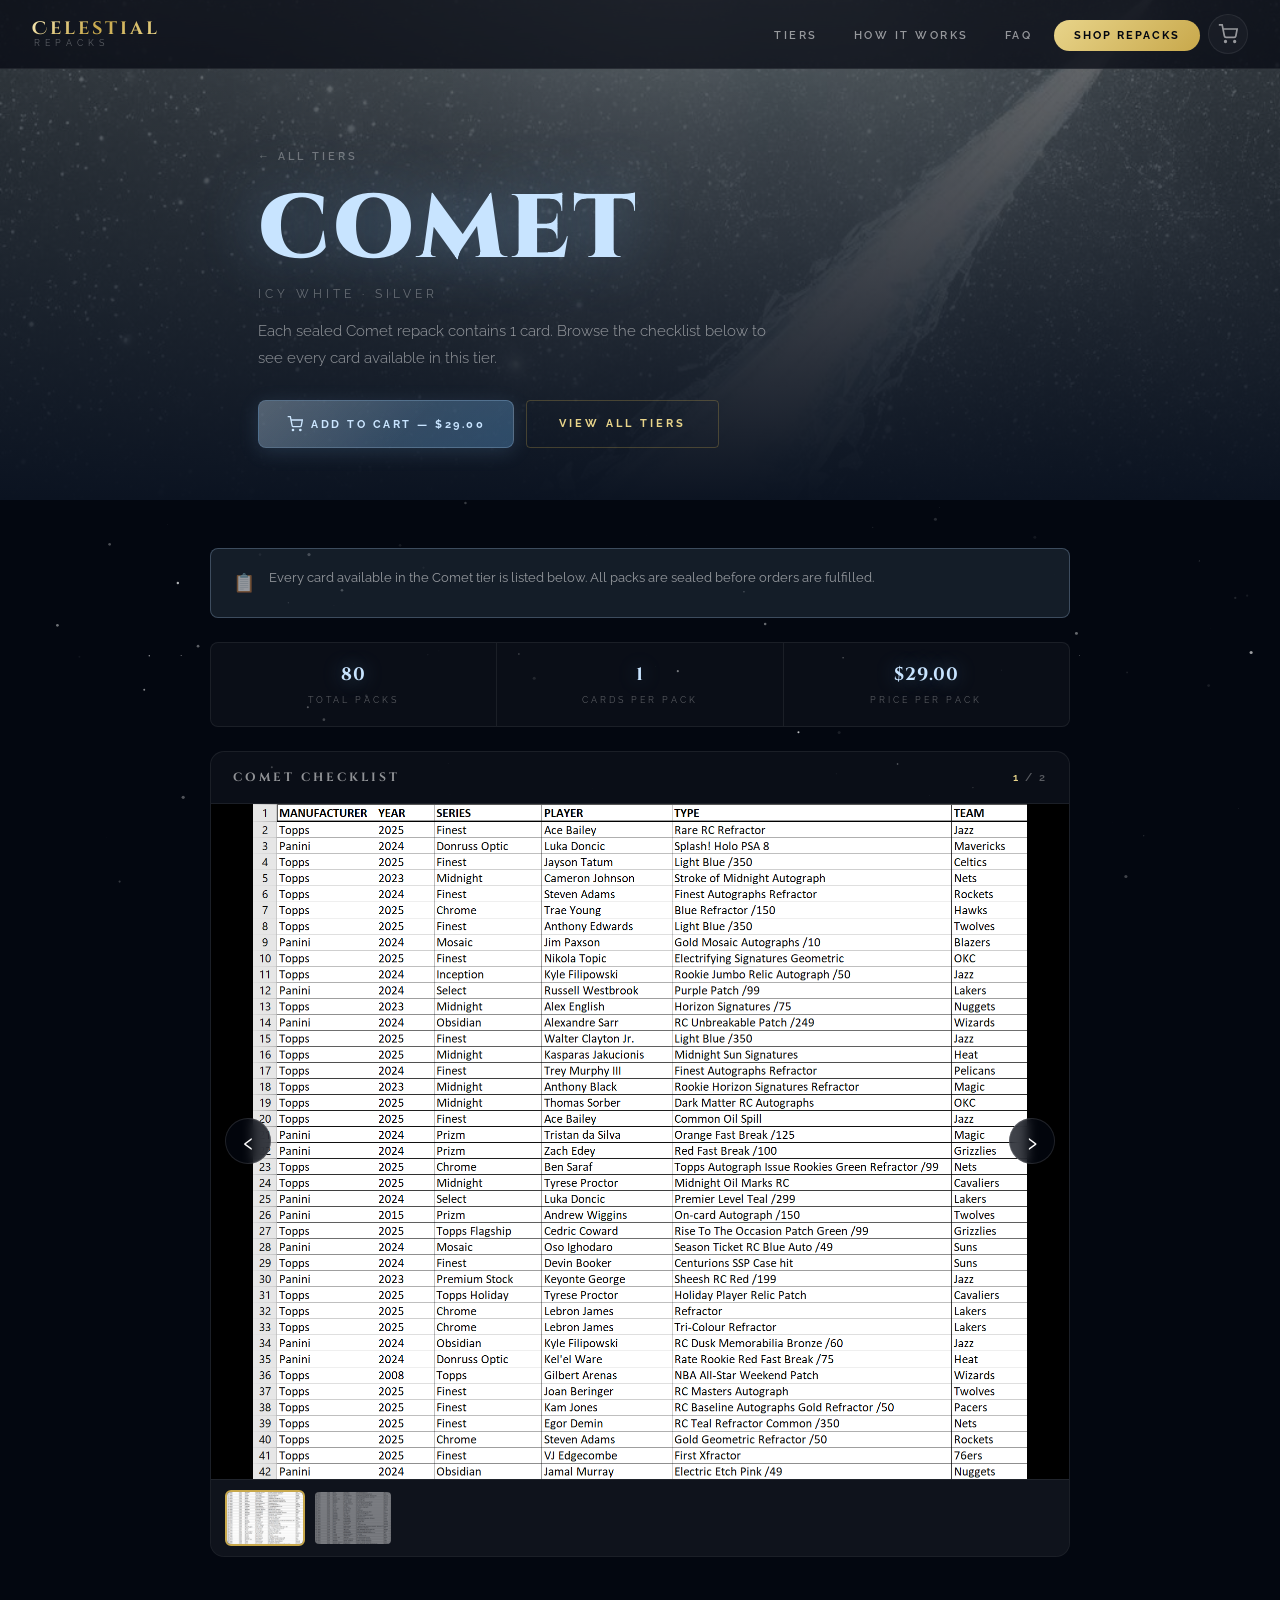
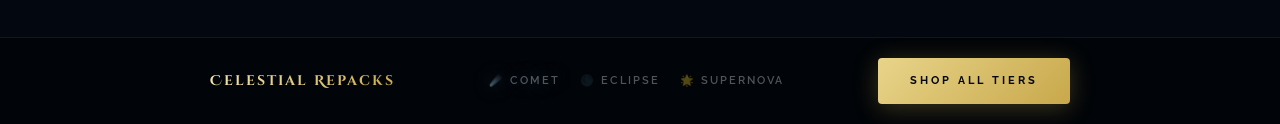
==== comet.html @ 8ee45f06 "website" ====
<!DOCTYPE html>
<html lang="en">
<head>
  <meta charset="UTF-8" />
  <meta name="viewport" content="width=device-width, initial-scale=1.0" />
  <title>Celestial — Comet Checklist</title>
  <link rel="preconnect" href="https://fonts.googleapis.com" />
  <link rel="preconnect" href="https://fonts.gstatic.com" crossorigin />
  <link href="https://fonts.googleapis.com/css2?family=Cinzel:wght@400;600;700;900&family=Cinzel+Decorative:wght@700;900&family=Raleway:ital,wght@0,300;0,400;0,500;0,600;0,700;1,300&display=swap" rel="stylesheet" />
  <link rel="stylesheet" href="style.css" />
  <link rel="stylesheet" href="tier-page.css" />
</head>
<body class="tier-page-body">

  <canvas id="starCanvas"></canvas>

  <nav id="mainNav">
    <div class="nav-inner">
      <a href="index.html" class="nav-logo">
        <span class="logo-main">Celestial</span>
        <span class="logo-sub">Repacks</span>
      </a>
      <button class="nav-toggle" id="navToggle" aria-label="Toggle menu">
        <span></span><span></span><span></span>
      </button>
      <ul class="nav-links" id="navLinks">
        <li><a href="index.html#tiers" class="nav-link">Tiers</a></li>
        <li><a href="index.html#how-it-works" class="nav-link">How It Works</a></li>
        <li><a href="index.html#faq" class="nav-link">FAQ</a></li>
        <li><a href="index.html#tiers" class="nav-cta">Shop Repacks</a></li>
        <li>
          <button class="nav-cart-btn" id="navCartBtn" aria-label="Open cart">
            <svg width="20" height="20" viewBox="0 0 24 24" fill="none" stroke="currentColor" stroke-width="2"><circle cx="9" cy="21" r="1"/><circle cx="20" cy="21" r="1"/><path d="M1 1h4l2.68 13.39a2 2 0 0 0 2 1.61h9.72a2 2 0 0 0 2-1.61L23 6H6"/></svg>
            <span class="nav-cart-badge" id="navCartBadge">0</span>
          </button>
        </li>
      </ul>
    </div>
  </nav>

  <!-- HERO -->
  <div class="tier-page-hero">
    <div class="tier-hero-img-wrap">
      <img src="comet.jpg" alt="Comet Repack" class="tier-hero-img" />
      <div class="tier-hero-overlay comet-overlay"></div>
    </div>
    <div class="tier-hero-content">
      <a href="index.html#tiers" class="back-link">← All Tiers</a>
      <h1 class="tier-hero-title comet-glow">Comet</h1>
      <p class="tier-hero-sub">Icy White · Silver</p>
      <p class="tier-hero-desc">Each sealed Comet repack contains 1 card. Browse the checklist below to see every card available in this tier.</p>
      <div class="hero-cart-actions">
        <button class="add-to-cart-btn comet-cart-btn hero-cart-btn" data-id="comet" data-name="Comet Repack" data-price="29.00" data-img="comet.jpg">
          <svg width="16" height="16" viewBox="0 0 24 24" fill="none" stroke="currentColor" stroke-width="2"><circle cx="9" cy="21" r="1"/><circle cx="20" cy="21" r="1"/><path d="M1 1h4l2.68 13.39a2 2 0 0 0 2 1.61h9.72a2 2 0 0 0 2-1.61L23 6H6"/></svg>
          Add to Cart — $29.00
        </button>
        <a href="index.html#tiers" class="btn-ghost">View All Tiers</a>
      </div>
    </div>
  </div>

  <!-- MAIN -->
  <main class="tier-page-main">
    <div class="tier-page-container">

      <div class="tier-notice comet-notice" data-reveal>
        <span class="notice-icon">📋</span>
        <div>Every card available in the Comet tier is listed below. All packs are sealed before orders are fulfilled.</div>
      </div>

      <div class="tier-stats-bar" data-reveal>
        <div class="stat-block">
          <span class="stat-val comet-text">80</span>
          <span class="stat-label">Total Packs</span>
        </div>
        <div class="stat-divider"></div>
        <div class="stat-block">
          <span class="stat-val comet-text">1</span>
          <span class="stat-label">Cards Per Pack</span>
        </div>
        <div class="stat-divider"></div>
        <div class="stat-block">
          <span class="stat-val comet-text">$29.00</span>
          <span class="stat-label">Price Per Pack</span>
        </div>
      </div>

      <div class="checklist-carousel" data-reveal>
        <div class="carousel-header">
          <h3 class="carousel-title">Comet Checklist</h3>
          <span class="carousel-counter"><span id="slideNum">1</span> / 2</span>
        </div>
        <div class="carousel-wrap">
          <div class="carousel-stage">
          <div class="carousel-slide active"><img src="comet1.png" alt="Checklist image 1"></div>
          <div class="carousel-slide"><img src="comet2.png" alt="Checklist image 2"></div>
          </div>
          <button class="carousel-arrow carousel-prev" onclick="changeSlide(-1)">&#8249;</button>
          <button class="carousel-arrow carousel-next" onclick="changeSlide(1)">&#8250;</button>
        </div>
        <div class="carousel-thumbs">
          <div class="carousel-thumb active" onclick="goToSlide(0)"><img src="comet1.png" alt="Thumb 1"></div>
          <div class="carousel-thumb" onclick="goToSlide(1)"><img src="comet2.png" alt="Thumb 2"></div>
        </div>
      </div>

    </div>
  </main>

  <div class="tier-page-footer-strip">
    <div class="strip-inner">
      <a href="index.html" class="strip-logo">Celestial Repacks</a>
      <div class="strip-links">
        <a href="comet.html" class="strip-link comet-text">☄️ Comet</a>
        <a href="eclipse.html" class="strip-link">🌑 Eclipse</a>
        <a href="supernova.html" class="strip-link">🌟 Supernova</a>
      </div>
      <a href="index.html#tiers" class="btn-primary">Shop All Tiers</a>
    </div>
  </div>

  <!-- LIGHTBOX -->
  <div class="img-lightbox" id="imgLightbox" onclick="if(event.target===this)closeLightbox()">
    <img src="" alt="" id="lightboxImg">
    <button class="img-lightbox-close" onclick="closeLightbox()">✕</button>
  </div>

  <!-- CART DRAWER -->
  <div class="cart-overlay" id="cartOverlay"></div>
  <div class="cart-drawer" id="cartDrawer">
    <div class="cart-drawer-header">
      <h2 class="cart-drawer-title">Your Cart</h2>
      <button class="cart-close-btn" id="cartCloseBtn" aria-label="Close cart">
        <svg width="20" height="20" viewBox="0 0 24 24" fill="none" stroke="currentColor" stroke-width="2"><line x1="18" y1="6" x2="6" y2="18"/><line x1="6" y1="6" x2="18" y2="18"/></svg>
      </button>
    </div>
    <div class="cart-drawer-body" id="cartBody">
      <div class="cart-empty" id="cartEmpty">
        <div class="cart-empty-icon">🛒</div>
        <p>Your cart is empty</p>
        <span>Add a repack tier to get started</span>
      </div>
      <div class="cart-items-list" id="cartItemsList"></div>
    </div>
    <div class="cart-drawer-footer" id="cartFooter">
      <div class="cart-subtotal">
        <span>Subtotal</span>
        <span class="cart-total-amount" id="cartTotalAmount">$0.00</span>
      </div>
      <p class="cart-note">Shipping calculated at checkout. All packs are sealed before dispatch.</p>
      <button class="cart-checkout-btn" id="cartCheckoutBtn">Proceed to Checkout</button>
      <button class="cart-continue-btn" id="cartContinueBtn">Continue Shopping</button>
    </div>
  </div>

  <script src="app.js"></script>
  <script src="tier-page.js"></script>
</body>
</html>
---- style.css ----
/* ════════════════════════════════════════════════════════
   CELESTIAL REPACKS — style.css
   ════════════════════════════════════════════════════════ */

/* ── Variables ── */
:root {
  --gold:          #c8a84b;
  --gold-light:    #e8d48a;
  --gold-bright:   #f5e6b0;
  --gold-dim:      rgba(200, 168, 75, 0.15);
  --gold-border:   rgba(200, 168, 75, 0.28);
  --gold-glow:     rgba(200, 168, 75, 0.5);

  --comet:         #c8e4ff;
  --comet-mid:     #8ab8e0;
  --comet-dim:     rgba(180, 220, 255, 0.1);
  --comet-border:  rgba(180, 220, 255, 0.25);
  --comet-glow:    rgba(140, 200, 255, 0.4);

  --eclipse:       #ff7090;
  --eclipse-mid:   #cc3355;
  --eclipse-dim:   rgba(255, 60, 100, 0.1);
  --eclipse-border:rgba(255, 70, 110, 0.28);
  --eclipse-glow:  rgba(255, 40, 90, 0.5);

  --nova:          #ffdd60;
  --nova-mid:      #c8a820;
  --nova-dim:      rgba(255, 200, 40, 0.1);
  --nova-border:   rgba(255, 200, 40, 0.28);
  --nova-glow:     rgba(255, 180, 30, 0.5);

  --bg:            #030710;
  --bg-2:          #060d1a;
  --surface:       rgba(255, 255, 255, 0.03);
  --surface-2:     rgba(255, 255, 255, 0.05);
  --border:        rgba(255, 255, 255, 0.07);
  --text:          rgba(255, 255, 255, 0.88);
  --text-mid:      rgba(255, 255, 255, 0.55);
  --text-dim:      rgba(255, 255, 255, 0.32);

  --font-display:  'Cinzel', serif;
  --font-deco:     'Cinzel Decorative', serif;
  --font-body:     'Raleway', sans-serif;

  --radius:        14px;
  --radius-sm:     8px;
  --transition:    0.3s cubic-bezier(0.4, 0, 0.2, 1);
  --transition-bounce: 0.5s cubic-bezier(0.175, 0.885, 0.32, 1.275);
}

/* ── Reset ── */
*, *::before, *::after { margin: 0; padding: 0; box-sizing: border-box; }
html { scroll-behavior: smooth; font-size: 16px; }
body {
  background: var(--bg);
  color: var(--text);
  font-family: var(--font-body);
  line-height: 1.6;
  overflow-x: hidden;
  -webkit-font-smoothing: antialiased;
}
a { text-decoration: none; color: inherit; }
ul { list-style: none; }
img { display: block; max-width: 100%; }
button { cursor: pointer; border: none; background: none; font-family: inherit; }

/* ── Star Canvas ── */
#starCanvas {
  position: fixed;
  inset: 0;
  z-index: 0;
  pointer-events: none;
}

/* ── Scroll Reveal ── */
[data-reveal] {
  opacity: 0;
  transform: translateY(28px);
  transition: opacity 0.7s ease, transform 0.7s ease;
}
[data-reveal].revealed {
  opacity: 1;
  transform: translateY(0);
}
[data-delay="150"] { transition-delay: 0.15s; }
[data-delay="300"] { transition-delay: 0.30s; }
[data-delay="100"] { transition-delay: 0.10s; }
[data-delay="200"] { transition-delay: 0.20s; }

/* ════════════════════════════════════════════════════════
   NAV
   ════════════════════════════════════════════════════════ */
#mainNav {
  position: fixed;
  top: 0; left: 0; right: 0;
  z-index: 1000;
  padding: 0 32px;
  background: rgba(3, 7, 16, 0.7);
  backdrop-filter: blur(20px);
  border-bottom: 1px solid var(--border);
  transition: background var(--transition), box-shadow var(--transition);
}
#mainNav.scrolled {
  background: rgba(3, 7, 16, 0.95);
  box-shadow: 0 4px 40px rgba(0, 0, 0, 0.4);
}
.nav-inner {
  max-width: 1280px;
  margin: 0 auto;
  height: 68px;
  display: flex;
  align-items: center;
  justify-content: space-between;
  gap: 24px;
}
.nav-logo {
  display: flex;
  flex-direction: column;
  line-height: 1;
  gap: 1px;
  flex-shrink: 0;
}
.logo-main {
  font-family: var(--font-deco);
  font-size: 18px;
  font-weight: 700;
  letter-spacing: 3px;
  background: linear-gradient(135deg, var(--gold-bright) 0%, var(--gold) 50%, var(--gold-light) 100%);
  -webkit-background-clip: text;
  -webkit-text-fill-color: transparent;
  background-clip: text;
}
.logo-sub {
  font-family: var(--font-body);
  font-size: 9px;
  letter-spacing: 5px;
  text-transform: uppercase;
  color: var(--text-dim);
  padding-left: 2px;
}
.nav-links {
  display: flex;
  align-items: center;
  gap: 8px;
  list-style: none;
}
.nav-link {
  font-size: 11px;
  letter-spacing: 2.5px;
  text-transform: uppercase;
  font-weight: 600;
  color: var(--text-mid);
  padding: 8px 14px;
  border-radius: 20px;
  transition: color var(--transition), background var(--transition);
}
.nav-link:hover {
  color: var(--text);
  background: var(--surface-2);
}
.nav-cta {
  font-size: 11px;
  letter-spacing: 2px;
  text-transform: uppercase;
  font-weight: 700;
  color: var(--bg);
  background: linear-gradient(135deg, var(--gold-light), var(--gold));
  padding: 9px 20px;
  border-radius: 20px;
  transition: opacity var(--transition), transform var(--transition);
}
.nav-cta:hover { opacity: 0.88; transform: translateY(-1px); }
.nav-toggle {
  display: none;
  flex-direction: column;
  gap: 5px;
  padding: 8px;
  z-index: 10;
}
.nav-toggle span {
  display: block;
  width: 22px;
  height: 2px;
  background: var(--text-mid);
  border-radius: 2px;
  transition: var(--transition);
}

/* ════════════════════════════════════════════════════════
   HERO
   ════════════════════════════════════════════════════════ */
#hero {
  position: relative;
  z-index: 1;
  min-height: 100vh;
  display: flex;
  align-items: center;
  justify-content: center;
  padding: 120px 32px 80px;
  text-align: center;
  overflow: hidden;
}
#hero::before {
  content: '';
  position: absolute;
  inset: 0;
  background:
    radial-gradient(ellipse 80% 60% at 50% 40%, rgba(200, 168, 75, 0.06) 0%, transparent 70%),
    radial-gradient(ellipse 50% 40% at 20% 80%, rgba(180, 220, 255, 0.04) 0%, transparent 60%),
    radial-gradient(ellipse 50% 40% at 80% 20%, rgba(255, 60, 100, 0.03) 0%, transparent 60%);
  pointer-events: none;
}
.hero-content {
  position: relative;
  max-width: 800px;
  margin: 0 auto;
}
.hero-eyebrow {
  display: flex;
  align-items: center;
  justify-content: center;
  gap: 16px;
  font-size: 10px;
  letter-spacing: 5px;
  text-transform: uppercase;
  color: var(--text-dim);
  margin-bottom: 28px;
  animation: fadeUp 0.8s ease both;
}
.eyebrow-line {
  display: block;
  width: 40px;
  height: 1px;
  background: linear-gradient(90deg, transparent, var(--gold-border));
}
.eyebrow-line:last-child {
  background: linear-gradient(90deg, var(--gold-border), transparent);
}
.hero-title {
  font-family: var(--font-display);
  font-size: clamp(48px, 9vw, 96px);
  font-weight: 900;
  line-height: 1.0;
  letter-spacing: 2px;
  text-transform: uppercase;
  margin-bottom: 28px;
  animation: fadeUp 0.8s ease 0.1s both;
}
.title-line { display: block; color: var(--text); }
.title-gold {
  background: linear-gradient(135deg, var(--gold-bright) 0%, var(--gold) 40%, var(--gold-light) 70%, var(--gold-bright) 100%);
  -webkit-background-clip: text;
  -webkit-text-fill-color: transparent;
  background-clip: text;
  filter: drop-shadow(0 0 40px rgba(200, 168, 75, 0.4));
}
.hero-desc {
  font-size: 16px;
  line-height: 1.8;
  color: var(--text-mid);
  max-width: 560px;
  margin: 0 auto 40px;
  font-weight: 300;
  animation: fadeUp 0.8s ease 0.2s both;
}
.hero-actions {
  display: flex;
  gap: 16px;
  justify-content: center;
  flex-wrap: wrap;
  margin-bottom: 60px;
  animation: fadeUp 0.8s ease 0.3s both;
}
.btn-primary {
  display: inline-flex;
  align-items: center;
  padding: 14px 32px;
  background: linear-gradient(135deg, var(--gold-light), var(--gold));
  color: var(--bg);
  font-family: var(--font-body);
  font-size: 11px;
  font-weight: 700;
  letter-spacing: 3px;
  text-transform: uppercase;
  border-radius: 4px;
  transition: opacity var(--transition), transform var(--transition), box-shadow var(--transition);
  box-shadow: 0 4px 24px rgba(200, 168, 75, 0.3);
}
.btn-primary:hover {
  opacity: 0.9;
  transform: translateY(-2px);
  box-shadow: 0 8px 32px rgba(200, 168, 75, 0.45);
}
.btn-large { padding: 16px 40px; font-size: 12px; }
.btn-ghost {
  display: inline-flex;
  align-items: center;
  padding: 14px 32px;
  border: 1px solid var(--gold-border);
  color: var(--gold-light);
  font-family: var(--font-body);
  font-size: 11px;
  font-weight: 700;
  letter-spacing: 3px;
  text-transform: uppercase;
  border-radius: 4px;
  transition: background var(--transition), border-color var(--transition), transform var(--transition);
}
.btn-ghost:hover {
  background: var(--gold-dim);
  border-color: var(--gold);
  transform: translateY(-2px);
}
.hero-tier-badges {
  display: flex;
  align-items: center;
  justify-content: center;
  gap: 24px;
  animation: fadeUp 0.8s ease 0.4s both;
  flex-wrap: wrap;
}
.tier-badge {
  display: flex;
  align-items: center;
  gap: 8px;
  padding: 8px 18px;
  border-radius: 20px;
  font-size: 11px;
  letter-spacing: 2px;
  text-transform: uppercase;
  font-weight: 600;
}
.comet-badge  { background: var(--comet-dim);   border: 1px solid var(--comet-border);   color: var(--comet); }
.eclipse-badge{ background: var(--eclipse-dim); border: 1px solid var(--eclipse-border); color: var(--eclipse); }
.supernova-badge{ background: var(--nova-dim);  border: 1px solid var(--nova-border);    color: var(--nova); }
.tier-divider { color: var(--text-dim); font-size: 20px; }
.badge-icon { font-size: 16px; }

.hero-scroll-hint {
  position: absolute;
  bottom: 40px;
  left: 50%;
  transform: translateX(-50%);
  display: flex;
  flex-direction: column;
  align-items: center;
  gap: 8px;
  color: var(--text-dim);
  font-size: 9px;
  letter-spacing: 4px;
  text-transform: uppercase;
}
.scroll-line {
  width: 1px;
  height: 40px;
  background: linear-gradient(to bottom, var(--gold-border), transparent);
  animation: scrollPulse 2s ease-in-out infinite;
}
@keyframes scrollPulse {
  0%, 100% { opacity: 0.4; transform: scaleY(1); }
  50% { opacity: 1; transform: scaleY(1.2); }
}
@keyframes fadeUp {
  from { opacity: 0; transform: translateY(24px); }
  to   { opacity: 1; transform: translateY(0); }
}

/* ════════════════════════════════════════════════════════
   SECTION SHARED
   ════════════════════════════════════════════════════════ */
section { position: relative; z-index: 1; padding: 100px 32px; }
.section-container { max-width: 1200px; margin: 0 auto; }
.section-header { text-align: center; margin-bottom: 64px; }
.section-eyebrow {
  font-size: 10px;
  letter-spacing: 5px;
  text-transform: uppercase;
  color: var(--gold);
  margin-bottom: 14px;
  font-weight: 600;
}
.section-title {
  font-family: var(--font-display);
  font-size: clamp(32px, 5vw, 52px);
  font-weight: 900;
  letter-spacing: 3px;
  text-transform: uppercase;
  color: var(--text);
  margin-bottom: 16px;
}
.section-desc {
  font-size: 15px;
  color: var(--text-mid);
  max-width: 560px;
  margin: 0 auto;
  line-height: 1.8;
  font-weight: 300;
}

/* ════════════════════════════════════════════════════════
   TIERS SECTION
   ════════════════════════════════════════════════════════ */
#tiers { background: var(--bg-2); }
#tiers::before {
  content: '';
  position: absolute;
  inset: 0;
  background: radial-gradient(ellipse 100% 50% at 50% 100%, rgba(200,168,75,0.04) 0%, transparent 70%);
  pointer-events: none;
}

.tiers-grid {
  display: grid;
  grid-template-columns: repeat(3, 1fr);
  gap: 24px;
  align-items: start;
}

.tier-card {
  position: relative;
  border-radius: var(--radius);
  overflow: hidden;
  transition: transform var(--transition-bounce);
}
.tier-card:hover { transform: translateY(-10px); }
.tier-card.featured { transform: translateY(-8px); }
.tier-card.featured:hover { transform: translateY(-18px); }

.tier-card-bg {
  position: absolute;
  inset: 0;
  border-radius: var(--radius);
  z-index: 0;
}
.tier-card-glow {
  position: absolute;
  bottom: -60px;
  left: 50%;
  transform: translateX(-50%);
  width: 200px;
  height: 40px;
  border-radius: 50%;
  filter: blur(20px);
  opacity: 0;
  transition: opacity var(--transition);
  z-index: 0;
}
.tier-card:hover .tier-card-glow { opacity: 0.6; }

/* Comet card */
.tier-card.comet .tier-card-bg {
  background:
    radial-gradient(ellipse at 65% 20%, rgba(180,220,255,0.18) 0%, transparent 55%),
    radial-gradient(ellipse at 20% 80%, rgba(120,180,255,0.1) 0%, transparent 50%),
    linear-gradient(160deg, #0a1220 0%, #0d1828 50%, #080f1a 100%);
  border: 1px solid var(--comet-border);
  box-shadow: 0 0 50px rgba(140,200,255,0.1);
}
.tier-card.comet .tier-card-glow { background: rgba(140,200,255,0.8); }
.tier-card.comet .corner { border-color: rgba(180,220,255,0.35); }
.tier-card.comet .content-dot { background: var(--comet); box-shadow: 0 0 6px var(--comet-glow); }
.tier-card.comet .tier-btn { border-color: var(--comet-border); color: var(--comet); }
.tier-card.comet .tier-btn:hover { background: var(--comet-dim); }
.tier-card.comet .tier-value .value-range { color: var(--comet); }

/* Eclipse card */
.tier-card.eclipse .tier-card-bg {
  background:
    radial-gradient(ellipse at 50% 42%, rgba(255,40,90,0.2) 0%, rgba(180,0,60,0.12) 40%, transparent 65%),
    radial-gradient(ellipse at 80% 15%, rgba(255,70,80,0.08) 0%, transparent 50%),
    linear-gradient(160deg, #170008 0%, #200010 50%, #140006 100%);
  border: 1px solid var(--eclipse-border);
  box-shadow: 0 0 50px rgba(255,40,90,0.12);
}
.tier-card.eclipse .tier-card-glow { background: rgba(255,40,90,0.8); }
.tier-card.eclipse .corner { border-color: rgba(255,70,110,0.4); }
.tier-card.eclipse .content-dot { background: var(--eclipse); box-shadow: 0 0 6px var(--eclipse-glow); }
.tier-card.eclipse .tier-btn { border-color: var(--eclipse-border); color: var(--eclipse); }
.tier-card.eclipse .tier-btn:hover { background: var(--eclipse-dim); }
.tier-card.eclipse .tier-value .value-range { color: var(--eclipse); }

/* Supernova card */
.tier-card.supernova .tier-card-bg {
  background:
    radial-gradient(ellipse at 50% 46%, rgba(255,200,40,0.22) 0%, rgba(255,130,0,0.18) 35%, rgba(200,60,0,0.1) 60%, transparent 75%),
    radial-gradient(ellipse at 15% 80%, rgba(255,100,20,0.08) 0%, transparent 45%),
    linear-gradient(160deg, #1c0700 0%, #2a0d00 50%, #180500 100%);
  border: 1px solid var(--nova-border);
  box-shadow: 0 0 50px rgba(255,180,30,0.14);
}
.tier-card.supernova .tier-card-glow { background: rgba(255,180,30,0.8); }
.tier-card.supernova .corner { border-color: rgba(255,200,40,0.45); }
.tier-card.supernova .content-dot { background: var(--nova); box-shadow: 0 0 6px var(--nova-glow); }
.tier-card.supernova .tier-btn { border-color: var(--nova-border); color: var(--nova); }
.tier-card.supernova .tier-btn:hover { background: var(--nova-dim); }
.tier-card.supernova .tier-value .value-range { color: var(--nova); }

/* Card inner layout */
.tier-card-inner {
  position: relative;
  z-index: 2;
  padding: 32px 28px 32px;
  display: flex;
  flex-direction: column;
  gap: 20px;
}
.tier-card-inner::after {
  content: '';
  position: absolute;
  inset: 0;
  background: linear-gradient(135deg, rgba(255,255,255,0.06) 0%, transparent 60%);
  pointer-events: none;
  border-radius: var(--radius);
}
.tier-number {
  font-family: var(--font-display);
  font-size: 72px;
  font-weight: 900;
  line-height: 1;
  color: rgba(255,255,255,0.05);
  position: absolute;
  top: 20px;
  right: 24px;
  letter-spacing: -2px;
  pointer-events: none;
}
.tier-img-wrap {
  position: relative;
  width: calc(100% + 56px);
  margin: -32px -28px 0;
  overflow: hidden;
  border-radius: var(--radius) var(--radius) 0 0;
  flex-shrink: 0;
}
.tier-img {
  width: 100%;
  height: auto;
  display: block;
  transition: transform 0.6s cubic-bezier(0.4, 0, 0.2, 1);
}
.tier-card:hover .tier-img {
  transform: scale(1.03);
}
.tier-img-overlay {
  position: absolute;
  inset: 0;
  pointer-events: none;
}
/* Per-tier gradient overlays that fade into the card bg */
.tier-card.comet .tier-img-overlay {
  background: linear-gradient(
    to bottom,
    rgba(10, 18, 32, 0) 0%,
    rgba(10, 18, 32, 0) 40%,
    rgba(10, 18, 32, 0.6) 75%,
    rgba(10, 18, 32, 1) 100%
  );
}
.tier-card.eclipse .tier-img-overlay {
  background: linear-gradient(
    to bottom,
    rgba(23, 0, 8, 0) 0%,
    rgba(23, 0, 8, 0) 40%,
    rgba(23, 0, 8, 0.6) 75%,
    rgba(23, 0, 8, 1) 100%
  );
}
.tier-card.supernova .tier-img-overlay {
  background: linear-gradient(
    to bottom,
    rgba(28, 7, 0, 0) 0%,
    rgba(28, 7, 0, 0) 40%,
    rgba(28, 7, 0, 0.6) 75%,
    rgba(28, 7, 0, 1) 100%
  );
}
.tier-label {
  font-size: 9px;
  letter-spacing: 4px;
  text-transform: uppercase;
  color: var(--text-dim);
}
.tier-name {
  font-family: var(--font-display);
  font-size: 32px;
  font-weight: 900;
  letter-spacing: 4px;
  text-transform: uppercase;
  margin: 2px 0;
}
.tier-card.comet .tier-name    { color: var(--comet);   text-shadow: 0 0 24px var(--comet-glow); }
.tier-card.eclipse .tier-name  { color: var(--eclipse); text-shadow: 0 0 24px var(--eclipse-glow); }
.tier-card.supernova .tier-name{ color: var(--nova);    text-shadow: 0 0 24px var(--nova-glow); }
.tier-tagline {
  font-size: 10px;
  letter-spacing: 2px;
  color: var(--text-dim);
  text-transform: uppercase;
}
.tier-contents {
  display: flex;
  flex-direction: column;
  gap: 10px;
  padding-top: 4px;
  border-top: 1px solid rgba(255,255,255,0.06);
}
.tier-contents li {
  display: flex;
  align-items: center;
  gap: 10px;
  font-size: 13px;
  color: var(--text-mid);
  line-height: 1.4;
}
.content-dot {
  width: 5px;
  height: 5px;
  border-radius: 50%;
  flex-shrink: 0;
}
.tier-value, .tier-size {
  display: flex;
  justify-content: space-between;
  align-items: center;
  padding: 10px 14px;
  background: rgba(255,255,255,0.03);
  border-radius: var(--radius-sm);
  border: 1px solid rgba(255,255,255,0.05);
}
.value-label, .size-label {
  font-size: 9px;
  letter-spacing: 3px;
  text-transform: uppercase;
  color: var(--text-dim);
}
.value-range, .size-val {
  font-family: var(--font-display);
  font-size: 14px;
  font-weight: 700;
  letter-spacing: 1px;
}
.size-val { color: var(--text-mid); }

.tier-btn {
  display: block;
  text-align: center;
  padding: 12px;
  border: 1px solid;
  border-radius: var(--radius-sm);
  font-size: 10px;
  letter-spacing: 3px;
  text-transform: uppercase;
  font-weight: 700;
  transition: background var(--transition), transform var(--transition);
  margin-top: 4px;
}
.tier-btn:hover { transform: translateY(-1px); }

/* Featured tag */
.featured-tag {
  position: absolute;
  top: 18px;
  right: 18px;
  z-index: 5;
  font-size: 8px;
  letter-spacing: 2px;
  text-transform: uppercase;
  font-weight: 700;
  background: var(--eclipse);
  color: white;
  padding: 4px 10px;
  border-radius: 20px;
}

/* Corner ornaments */
.corner {
  position: absolute;
  width: 16px;
  height: 16px;
  z-index: 5;
  border-color: inherit;
  opacity: 0.45;
  transition: opacity var(--transition);
}
.tier-card:hover .corner { opacity: 0.8; }
.c-tl { top: 10px; left: 10px; border-top: 1.5px solid; border-left: 1.5px solid; border-radius: 3px 0 0 0; }
.c-tr { top: 10px; right: 10px; border-top: 1.5px solid; border-right: 1.5px solid; border-radius: 0 3px 0 0; }
.c-bl { bottom: 10px; left: 10px; border-bottom: 1.5px solid; border-left: 1.5px solid; border-radius: 0 0 0 3px; }
.c-br { bottom: 10px; right: 10px; border-bottom: 1.5px solid; border-right: 1.5px solid; border-radius: 0 0 3px 0; }

/* ════════════════════════════════════════════════════════
   HOW IT WORKS
   ════════════════════════════════════════════════════════ */
#how-it-works {
  background: var(--bg);
}
#how-it-works::before {
  content: '';
  position: absolute;
  inset: 0;
  background: radial-gradient(ellipse 80% 50% at 50% 50%, rgba(200,168,75,0.03) 0%, transparent 70%);
  pointer-events: none;
}
.steps-grid {
  display: grid;
  grid-template-columns: 1fr auto 1fr auto 1fr auto 1fr;
  gap: 20px;
  align-items: center;
}
.step {
  background: var(--surface);
  border: 1px solid var(--border);
  border-radius: var(--radius);
  padding: 32px 24px;
  text-align: center;
  transition: border-color var(--transition), background var(--transition), transform var(--transition);
}
.step:hover {
  border-color: var(--gold-border);
  background: var(--surface-2);
  transform: translateY(-4px);
}
.step-number {
  font-family: var(--font-display);
  font-size: 11px;
  letter-spacing: 3px;
  color: var(--gold);
  margin-bottom: 12px;
}
.step-icon { font-size: 36px; margin-bottom: 16px; }
.step-title {
  font-family: var(--font-display);
  font-size: 15px;
  font-weight: 700;
  letter-spacing: 2px;
  text-transform: uppercase;
  margin-bottom: 12px;
  color: var(--text);
}
.step-desc {
  font-size: 13px;
  color: var(--text-mid);
  line-height: 1.7;
  font-weight: 300;
}
.step-arrow {
  font-size: 24px;
  color: var(--gold-border);
  text-align: center;
  flex-shrink: 0;
}

/* ════════════════════════════════════════════════════════
   TRANSPARENCY
   ════════════════════════════════════════════════════════ */
#transparency { background: var(--bg-2); }
#transparency::before {
  content: '';
  position: absolute;
  inset: 0;
  background: radial-gradient(ellipse 60% 40% at 80% 20%, rgba(255,40,90,0.03) 0%, transparent 60%);
  pointer-events: none;
}

/* Tab bar */
.tab-bar {
  display: flex;
  gap: 8px;
  margin-bottom: 32px;
  flex-wrap: wrap;
}
.tab-btn {
  display: flex;
  align-items: center;
  gap: 8px;
  padding: 12px 24px;
  border: 1px solid var(--border);
  border-radius: 4px;
  font-size: 12px;
  letter-spacing: 3px;
  text-transform: uppercase;
  font-weight: 600;
  color: var(--text-dim);
  background: var(--surface);
  transition: all var(--transition);
  font-family: var(--font-body);
}
.tab-btn span { font-size: 16px; }
.tab-btn:hover { color: var(--text); border-color: var(--gold-border); }
.tab-btn.active.comet-active   { color: var(--comet);   border-color: var(--comet-border);   background: var(--comet-dim); }
.tab-btn.active.eclipse-active { color: var(--eclipse); border-color: var(--eclipse-border); background: var(--eclipse-dim); }
.tab-btn.active.supernova-active{ color: var(--nova);   border-color: var(--nova-border);    background: var(--nova-dim); }
.tab-btn.active { color: var(--text); border-color: var(--gold-border); background: var(--gold-dim); }

/* Tab panels */
.tab-panel {
  display: none;
  background: var(--surface);
  border: 1px solid var(--border);
  border-radius: var(--radius);
  overflow: hidden;
  animation: panelIn 0.35s ease both;
}
.tab-panel.active { display: block; }
@keyframes panelIn {
  from { opacity: 0; transform: translateY(10px); }
  to   { opacity: 1; transform: translateY(0); }
}

.panel-header {
  display: flex;
  align-items: center;
  justify-content: space-between;
  padding: 28px 32px;
  border-bottom: 1px solid var(--border);
  flex-wrap: wrap;
  gap: 16px;
}
.panel-tier-label {
  font-size: 9px;
  letter-spacing: 4px;
  text-transform: uppercase;
  color: var(--text-dim);
  display: block;
  margin-bottom: 4px;
}
.panel-tier-name {
  font-family: var(--font-display);
  font-size: 28px;
  font-weight: 900;
  letter-spacing: 4px;
  text-transform: uppercase;
}
.comet-text    { color: var(--comet);   text-shadow: 0 0 20px var(--comet-glow); }
.eclipse-text  { color: var(--eclipse); text-shadow: 0 0 20px var(--eclipse-glow); }
.supernova-text{ color: var(--nova);    text-shadow: 0 0 20px var(--nova-glow); }

.panel-specs { display: flex; gap: 8px; flex-wrap: wrap; }
.spec-pill {
  font-size: 9px;
  letter-spacing: 2px;
  text-transform: uppercase;
  padding: 5px 12px;
  border-radius: 20px;
  background: var(--surface-2);
  border: 1px solid var(--border);
  color: var(--text-mid);
  font-weight: 600;
}

/* Checklist table */
.checklist-table { width: 100%; }
.checklist-thead {
  display: grid;
  grid-template-columns: 1fr 110px 120px 60px;
  padding: 12px 32px;
  border-bottom: 1px solid var(--border);
  background: rgba(255,255,255,0.02);
  gap: 12px;
}
.checklist-thead span {
  font-size: 9px;
  letter-spacing: 3px;
  text-transform: uppercase;
  color: var(--text-dim);
  font-weight: 600;
}
.checklist-row {
  display: grid;
  grid-template-columns: 1fr 110px 120px 60px;
  padding: 18px 32px;
  border-bottom: 1px solid rgba(255,255,255,0.04);
  gap: 12px;
  align-items: center;
  transition: background var(--transition);
}
.checklist-row:last-child { border-bottom: none; }
.checklist-row:hover { background: rgba(255,255,255,0.025); }
.row-main { display: flex; align-items: center; gap: 12px; }
.row-dot {
  width: 6px;
  height: 6px;
  border-radius: 50%;
  flex-shrink: 0;
}
.comet-dot    { background: var(--comet);   box-shadow: 0 0 6px var(--comet-glow); }
.eclipse-dot  { background: var(--eclipse); box-shadow: 0 0 6px var(--eclipse-glow); }
.supernova-dot{ background: var(--nova);    box-shadow: 0 0 6px var(--nova-glow); }
.row-name { font-size: 14px; color: var(--text); font-weight: 500; }
.row-sub  { font-size: 11px; color: var(--text-dim); margin-top: 2px; }
.row-format, .row-cond { font-size: 12px; color: var(--text-dim); }
.row-qty { font-size: 14px; font-weight: 700; text-align: right; }
.right { text-align: right; }

/* Guarantee bar */
.guarantee-bar {
  display: flex;
  align-items: center;
  gap: 12px;
  padding: 18px 32px;
  font-size: 13px;
  color: var(--text-mid);
  line-height: 1.6;
  border-top: 1px solid var(--border);
}
.guarantee-icon { font-size: 20px; flex-shrink: 0; }
.guarantee-bar strong { font-weight: 700; }
.comet-bar    { background: var(--comet-dim);   color: rgba(180,220,255,0.7); }
.eclipse-bar  { background: var(--eclipse-dim); color: rgba(255,130,155,0.7); }
.supernova-bar{ background: var(--nova-dim);    color: rgba(255,210,80,0.7); }
.comet-bar strong    { color: var(--comet); }
.eclipse-bar strong  { color: var(--eclipse); }
.supernova-bar strong{ color: var(--nova); }

.panel-footer {
  padding: 16px 32px;
  border-top: 1px solid var(--border);
  background: rgba(255,255,255,0.02);
}
.panel-link {
  font-size: 11px;
  letter-spacing: 2px;
  text-transform: uppercase;
  font-weight: 700;
  transition: opacity var(--transition);
}
.panel-link:hover { opacity: 0.7; }
.comet-link    { color: var(--comet); }
.eclipse-link  { color: var(--eclipse); }
.supernova-link{ color: var(--nova); }
#faq { background: var(--bg); }
.faq-list {
  max-width: 760px;
  margin: 0 auto;
  display: flex;
  flex-direction: column;
  gap: 12px;
}
.faq-item {
  background: var(--surface);
  border: 1px solid var(--border);
  border-radius: var(--radius-sm);
  overflow: hidden;
  transition: border-color var(--transition);
}
.faq-item:hover { border-color: var(--gold-border); }
.faq-item.open { border-color: var(--gold-border); }
.faq-question {
  width: 100%;
  display: flex;
  align-items: center;
  justify-content: space-between;
  padding: 20px 24px;
  text-align: left;
  color: var(--text);
  font-size: 14px;
  font-weight: 600;
  font-family: var(--font-body);
  letter-spacing: 0.5px;
  gap: 16px;
  transition: color var(--transition);
}
.faq-question:hover { color: var(--gold-light); }
.faq-icon {
  font-size: 22px;
  color: var(--gold);
  flex-shrink: 0;
  transition: transform var(--transition);
  line-height: 1;
}
.faq-item.open .faq-icon { transform: rotate(45deg); }
.faq-answer {
  max-height: 0;
  overflow: hidden;
  transition: max-height 0.4s ease, padding 0.3s ease;
  padding: 0 24px;
}
.faq-item.open .faq-answer {
  max-height: 300px;
  padding: 0 24px 20px;
}
.faq-answer p {
  font-size: 14px;
  color: var(--text-mid);
  line-height: 1.8;
  font-weight: 300;
  border-top: 1px solid var(--border);
  padding-top: 16px;
}

/* ════════════════════════════════════════════════════════
   CTA BANNER
   ════════════════════════════════════════════════════════ */
#cta-banner {
  background: var(--bg-2);
  padding: 80px 32px;
}
.cta-inner {
  max-width: 700px;
  margin: 0 auto;
  text-align: center;
  position: relative;
}
.cta-glow {
  position: absolute;
  top: 50%;
  left: 50%;
  transform: translate(-50%, -50%);
  width: 500px;
  height: 300px;
  background: radial-gradient(ellipse, rgba(200,168,75,0.08) 0%, transparent 70%);
  pointer-events: none;
}
.cta-eyebrow {
  font-size: 10px;
  letter-spacing: 5px;
  text-transform: uppercase;
  color: var(--gold);
  margin-bottom: 16px;
  font-weight: 600;
}
.cta-title {
  font-family: var(--font-display);
  font-size: clamp(36px, 6vw, 60px);
  font-weight: 900;
  letter-spacing: 2px;
  text-transform: uppercase;
  line-height: 1.1;
  margin-bottom: 20px;
  color: var(--text);
}
.cta-gold {
  background: linear-gradient(135deg, var(--gold-bright), var(--gold), var(--gold-light));
  -webkit-background-clip: text;
  -webkit-text-fill-color: transparent;
  background-clip: text;
}
.cta-desc {
  font-size: 15px;
  color: var(--text-mid);
  margin-bottom: 36px;
  line-height: 1.7;
  font-weight: 300;
}

/* ════════════════════════════════════════════════════════
   FOOTER
   ════════════════════════════════════════════════════════ */
footer {
  background: #020509;
  border-top: 1px solid var(--border);
  position: relative;
  z-index: 1;
}
.footer-inner {
  max-width: 1200px;
  margin: 0 auto;
  padding: 64px 32px 32px;
}
.footer-top {
  display: grid;
  grid-template-columns: 2fr 1fr 1fr 1fr;
  gap: 48px;
  margin-bottom: 48px;
}
.footer-logo {
  font-family: var(--font-deco);
  font-size: 22px;
  font-weight: 700;
  letter-spacing: 3px;
  background: linear-gradient(135deg, var(--gold-bright), var(--gold), var(--gold-light));
  -webkit-background-clip: text;
  -webkit-text-fill-color: transparent;
  background-clip: text;
  margin-bottom: 12px;
}
.footer-tagline {
  font-size: 13px;
  color: var(--text-dim);
  line-height: 1.7;
  font-weight: 300;
  margin-bottom: 24px;
  max-width: 280px;
}
.footer-socials { display: flex; gap: 10px; }
.social-btn {
  width: 36px;
  height: 36px;
  display: flex;
  align-items: center;
  justify-content: center;
  border: 1px solid var(--border);
  border-radius: var(--radius-sm);
  color: var(--text-dim);
  transition: color var(--transition), border-color var(--transition), background var(--transition);
}
.social-btn:hover {
  color: var(--gold);
  border-color: var(--gold-border);
  background: var(--gold-dim);
}
.footer-nav-group {
  display: flex;
  flex-direction: column;
  gap: 12px;
}
.footer-nav-group h4 {
  font-family: var(--font-display);
  font-size: 11px;
  letter-spacing: 3px;
  text-transform: uppercase;
  color: var(--text-mid);
  margin-bottom: 4px;
  font-weight: 600;
}
.footer-nav-group a {
  font-size: 13px;
  color: var(--text-dim);
  transition: color var(--transition), padding-left var(--transition);
  font-weight: 400;
}
.footer-nav-group a:hover { color: var(--gold-light); padding-left: 4px; }
.footer-bottom {
  display: flex;
  justify-content: space-between;
  align-items: center;
  padding-top: 28px;
  border-top: 1px solid var(--border);
  flex-wrap: wrap;
  gap: 12px;
}
.footer-bottom p { font-size: 12px; color: var(--text-dim); }
.footer-compliance { font-style: italic; }

/* ════════════════════════════════════════════════════════
   RESPONSIVE
   ════════════════════════════════════════════════════════ */
@media (max-width: 1024px) {
  .tiers-grid { grid-template-columns: 1fr; max-width: 500px; margin: 0 auto; }
  .tier-card.featured { transform: none; }
  .tier-card.featured:hover { transform: translateY(-10px); }
  .steps-grid { grid-template-columns: 1fr; gap: 12px; }
  .step-arrow { transform: rotate(90deg); text-align: center; }
  .footer-top { grid-template-columns: 1fr 1fr; gap: 36px; }
}
@media (max-width: 768px) {
  section { padding: 72px 20px; }
  #hero { padding: 100px 20px 60px; }
  .nav-inner { padding: 0; }
  #mainNav { padding: 0 20px; }
  .nav-links {
    display: none;
    position: fixed;
    top: 68px; left: 0; right: 0;
    background: rgba(3,7,16,0.98);
    backdrop-filter: blur(20px);
    flex-direction: column;
    padding: 24px 20px;
    border-bottom: 1px solid var(--border);
    gap: 4px;
  }
  .nav-links.open { display: flex; }
  .nav-toggle { display: flex; }
  .checklist-thead,
  .checklist-row { grid-template-columns: 1fr 80px 60px; padding: 14px 20px; }
  .checklist-thead span:nth-child(3),
  .checklist-row .row-cond { display: none; }
  .panel-header { padding: 20px; }
  .guarantee-bar { padding: 16px 20px; }
  .footer-top { grid-template-columns: 1fr; }
  .footer-bottom { flex-direction: column; align-items: flex-start; }
  .hero-title { font-size: clamp(40px, 11vw, 64px); }
}
@media (max-width: 480px) {
  .tab-bar { flex-direction: column; }
  .tab-btn { width: 100%; justify-content: center; }
  .hero-actions { flex-direction: column; align-items: center; }
  .btn-primary, .btn-ghost { width: 100%; justify-content: center; }
}

/* ════════════════════════════════════════════════════════
   TIER PRICING & ADD TO CART
   ════════════════════════════════════════════════════════ */
.tier-pricing {
  display: flex;
  justify-content: space-between;
  align-items: center;
  padding: 14px 16px;
  background: rgba(255,255,255,0.03);
  border-radius: var(--radius-sm);
  border: 1px solid rgba(255,255,255,0.06);
}
.tier-price-block { display: flex; flex-direction: column; gap: 2px; }
.tier-price-label {
  font-size: 9px;
  letter-spacing: 3px;
  text-transform: uppercase;
  color: var(--text-dim);
}
.tier-price {
  font-family: var(--font-display);
  font-size: 24px;
  font-weight: 900;
  letter-spacing: 1px;
}
.tier-pack-size { display: flex; flex-direction: column; align-items: flex-end; gap: 2px; }
.tier-actions {
  display: flex;
  flex-direction: column;
  gap: 10px;
  margin-top: 4px;
}
.add-to-cart-btn {
  display: flex;
  align-items: center;
  justify-content: center;
  gap: 8px;
  width: 100%;
  padding: 13px 16px;
  border: none;
  border-radius: var(--radius-sm);
  font-family: var(--font-body);
  font-size: 11px;
  font-weight: 700;
  letter-spacing: 2.5px;
  text-transform: uppercase;
  cursor: pointer;
  transition: opacity var(--transition), transform var(--transition), box-shadow var(--transition);
  position: relative;
  overflow: hidden;
}
.add-to-cart-btn::after {
  content: '';
  position: absolute;
  inset: 0;
  background: linear-gradient(135deg, rgba(255,255,255,0.12) 0%, transparent 60%);
  pointer-events: none;
}
.add-to-cart-btn:hover { opacity: 0.88; transform: translateY(-1px); }
.add-to-cart-btn:active { transform: scale(0.97); }
.add-to-cart-btn.added {
  opacity: 0.7;
  pointer-events: none;
}

.comet-cart-btn {
  background: linear-gradient(135deg, rgba(180,220,255,0.25), rgba(100,170,230,0.35));
  color: var(--comet);
  border: 1px solid var(--comet-border);
  box-shadow: 0 4px 20px rgba(140,200,255,0.15);
}
.comet-cart-btn:hover { box-shadow: 0 6px 28px rgba(140,200,255,0.28); }

.eclipse-cart-btn {
  background: linear-gradient(135deg, rgba(255,60,100,0.25), rgba(200,30,70,0.35));
  color: #fff;
  border: 1px solid var(--eclipse-border);
  box-shadow: 0 4px 20px rgba(255,40,90,0.2);
}
.eclipse-cart-btn:hover { box-shadow: 0 6px 28px rgba(255,40,90,0.35); }

.supernova-cart-btn {
  background: linear-gradient(135deg, var(--gold-light), var(--gold));
  color: var(--bg);
  border: 1px solid var(--nova-border);
  box-shadow: 0 4px 20px rgba(200,168,75,0.3);
}
.supernova-cart-btn:hover { box-shadow: 0 6px 28px rgba(200,168,75,0.45); }

.tier-btn-ghost {
  display: flex;
  align-items: center;
  justify-content: center;
  padding: 10px 16px;
  border-radius: var(--radius-sm);
  font-size: 10px;
  font-weight: 700;
  letter-spacing: 2.5px;
  text-transform: uppercase;
  border: 1px solid;
  transition: background var(--transition), transform var(--transition);
  text-align: center;
}
.tier-btn-ghost:hover { transform: translateY(-1px); }
.comet-ghost    { color: var(--comet);   border-color: var(--comet-border);   }
.comet-ghost:hover    { background: var(--comet-dim); }
.eclipse-ghost  { color: var(--eclipse); border-color: var(--eclipse-border); }
.eclipse-ghost:hover  { background: var(--eclipse-dim); }
.supernova-ghost{ color: var(--nova);    border-color: var(--nova-border);    }
.supernova-ghost:hover{ background: var(--nova-dim); }

/* Hero cart actions on tier pages */
.hero-cart-actions {
  display: flex;
  gap: 12px;
  margin-top: 28px;
  flex-wrap: wrap;
}
.hero-cart-btn {
  width: auto !important;
  padding: 14px 28px !important;
}

/* ── Nav cart button ── */
.nav-cart-btn {
  position: relative;
  display: flex;
  align-items: center;
  justify-content: center;
  width: 40px;
  height: 40px;
  border-radius: 50%;
  color: var(--text-mid);
  background: var(--surface);
  border: 1px solid var(--border);
  transition: color var(--transition), border-color var(--transition), background var(--transition);
  cursor: pointer;
}
.nav-cart-btn:hover {
  color: var(--gold-light);
  border-color: var(--gold-border);
  background: var(--gold-dim);
}
.nav-cart-badge {
  position: absolute;
  top: -5px;
  right: -5px;
  min-width: 18px;
  height: 18px;
  border-radius: 9px;
  background: var(--gold);
  color: var(--bg);
  font-size: 10px;
  font-weight: 700;
  display: flex;
  align-items: center;
  justify-content: center;
  padding: 0 4px;
  opacity: 0;
  transform: scale(0);
  transition: opacity var(--transition), transform var(--transition-bounce);
}
.nav-cart-badge.visible {
  opacity: 1;
  transform: scale(1);
}

/* ════════════════════════════════════════════════════════
   CART DRAWER
   ════════════════════════════════════════════════════════ */
.cart-overlay {
  position: fixed;
  inset: 0;
  background: rgba(0,0,0,0.6);
  backdrop-filter: blur(4px);
  z-index: 1998;
  opacity: 0;
  pointer-events: none;
  transition: opacity 0.35s ease;
}
.cart-overlay.open {
  opacity: 1;
  pointer-events: all;
}
.cart-drawer {
  position: fixed;
  top: 0;
  right: 0;
  bottom: 0;
  width: 420px;
  max-width: 100vw;
  background: #070d1c;
  border-left: 1px solid var(--border);
  z-index: 1999;
  display: flex;
  flex-direction: column;
  transform: translateX(100%);
  transition: transform 0.4s cubic-bezier(0.4, 0, 0.2, 1);
}
.cart-drawer.open { transform: translateX(0); }

.cart-drawer-header {
  display: flex;
  align-items: center;
  justify-content: space-between;
  padding: 24px 28px;
  border-bottom: 1px solid var(--border);
  flex-shrink: 0;
}
.cart-drawer-title {
  font-family: var(--font-display);
  font-size: 16px;
  font-weight: 700;
  letter-spacing: 4px;
  text-transform: uppercase;
  color: var(--text);
}
.cart-close-btn {
  width: 36px;
  height: 36px;
  display: flex;
  align-items: center;
  justify-content: center;
  border-radius: 50%;
  color: var(--text-dim);
  background: var(--surface);
  border: 1px solid var(--border);
  cursor: pointer;
  transition: color var(--transition), border-color var(--transition);
}
.cart-close-btn:hover { color: var(--text); border-color: var(--gold-border); }

.cart-drawer-body {
  flex: 1;
  overflow-y: auto;
  padding: 20px 28px;
}
.cart-drawer-body::-webkit-scrollbar { width: 4px; }
.cart-drawer-body::-webkit-scrollbar-thumb { background: var(--border); border-radius: 2px; }

.cart-empty {
  display: flex;
  flex-direction: column;
  align-items: center;
  justify-content: center;
  height: 100%;
  min-height: 240px;
  text-align: center;
  gap: 12px;
}
.cart-empty-icon { font-size: 48px; opacity: 0.4; }
.cart-empty p { font-size: 15px; color: var(--text-mid); font-weight: 600; }
.cart-empty span { font-size: 13px; color: var(--text-dim); }
.cart-empty.hidden { display: none; }

.cart-items-list { display: flex; flex-direction: column; gap: 14px; }

.cart-item {
  display: flex;
  gap: 14px;
  align-items: center;
  padding: 16px;
  background: var(--surface);
  border: 1px solid var(--border);
  border-radius: var(--radius-sm);
  animation: slideIn 0.3s ease both;
}
@keyframes slideIn {
  from { opacity: 0; transform: translateX(20px); }
  to   { opacity: 1; transform: translateX(0); }
}
.cart-item-img {
  width: 56px;
  height: 56px;
  border-radius: 8px;
  object-fit: cover;
  flex-shrink: 0;
  border: 1px solid var(--border);
}
.cart-item-img-placeholder {
  width: 56px;
  height: 56px;
  border-radius: 8px;
  flex-shrink: 0;
  display: flex;
  align-items: center;
  justify-content: center;
  font-size: 24px;
  border: 1px solid var(--border);
  background: var(--surface-2);
}
.cart-item-details { flex: 1; min-width: 0; }
.cart-item-name {
  font-size: 13px;
  font-weight: 600;
  color: var(--text);
  margin-bottom: 4px;
  white-space: nowrap;
  overflow: hidden;
  text-overflow: ellipsis;
}
.cart-item-price {
  font-family: var(--font-display);
  font-size: 15px;
  font-weight: 700;
  color: var(--gold-light);
}
.cart-item-controls {
  display: flex;
  flex-direction: column;
  align-items: flex-end;
  gap: 8px;
  flex-shrink: 0;
}
.cart-qty-row {
  display: flex;
  align-items: center;
  gap: 6px;
  background: var(--surface-2);
  border: 1px solid var(--border);
  border-radius: 6px;
  padding: 2px;
}
.cart-qty-btn {
  width: 26px;
  height: 26px;
  display: flex;
  align-items: center;
  justify-content: center;
  border-radius: 4px;
  color: var(--text-mid);
  font-size: 16px;
  cursor: pointer;
  transition: color var(--transition), background var(--transition);
  background: none;
  border: none;
  font-family: inherit;
}
.cart-qty-btn:hover { color: var(--text); background: var(--surface); }
.cart-qty-num {
  font-size: 13px;
  font-weight: 700;
  color: var(--text);
  min-width: 20px;
  text-align: center;
}
.cart-item-remove {
  font-size: 10px;
  letter-spacing: 2px;
  text-transform: uppercase;
  color: var(--text-dim);
  cursor: pointer;
  border: none;
  background: none;
  font-family: inherit;
  transition: color var(--transition);
  padding: 0;
}
.cart-item-remove:hover { color: #ff6060; }

.cart-drawer-footer {
  padding: 20px 28px 28px;
  border-top: 1px solid var(--border);
  flex-shrink: 0;
  display: flex;
  flex-direction: column;
  gap: 14px;
}
.cart-subtotal {
  display: flex;
  justify-content: space-between;
  align-items: center;
}
.cart-subtotal span:first-child {
  font-size: 12px;
  letter-spacing: 3px;
  text-transform: uppercase;
  color: var(--text-dim);
}
.cart-total-amount {
  font-family: var(--font-display);
  font-size: 22px;
  font-weight: 900;
  color: var(--gold-light);
  letter-spacing: 1px;
}
.cart-note {
  font-size: 11px;
  color: var(--text-dim);
  line-height: 1.6;
  text-align: center;
}
.cart-checkout-btn {
  width: 100%;
  padding: 15px;
  background: linear-gradient(135deg, var(--gold-light), var(--gold));
  color: var(--bg);
  font-family: var(--font-body);
  font-size: 12px;
  font-weight: 700;
  letter-spacing: 3px;
  text-transform: uppercase;
  border: none;
  border-radius: var(--radius-sm);
  cursor: pointer;
  transition: opacity var(--transition), transform var(--transition);
  box-shadow: 0 4px 20px rgba(200,168,75,0.3);
}
.cart-checkout-btn:hover { opacity: 0.88; transform: translateY(-1px); }
.cart-continue-btn {
  width: 100%;
  padding: 12px;
  background: transparent;
  color: var(--text-dim);
  font-family: var(--font-body);
  font-size: 11px;
  font-weight: 600;
  letter-spacing: 2px;
  text-transform: uppercase;
  border: 1px solid var(--border);
  border-radius: var(--radius-sm);
  cursor: pointer;
  transition: color var(--transition), border-color var(--transition);
}
.cart-continue-btn:hover { color: var(--text); border-color: var(--gold-border); }

/* ── Toast notification ── */
.cart-toast {
  position: fixed;
  bottom: 32px;
  left: 50%;
  transform: translateX(-50%) translateY(20px);
  background: rgba(7,13,28,0.97);
  border: 1px solid var(--gold-border);
  border-radius: var(--radius-sm);
  padding: 14px 22px;
  display: flex;
  align-items: center;
  gap: 10px;
  font-size: 13px;
  font-weight: 600;
  color: var(--text);
  z-index: 2999;
  opacity: 0;
  pointer-events: none;
  transition: opacity 0.3s ease, transform 0.3s ease;
  white-space: nowrap;
  box-shadow: 0 8px 32px rgba(0,0,0,0.4);
}
.cart-toast.show {
  opacity: 1;
  transform: translateX(-50%) translateY(0);
}
.cart-toast-icon { font-size: 18px; }

/* ════════════════════════════════════════════════════════
   RESPONSIVE — CART
   ════════════════════════════════════════════════════════ */
@media (max-width: 480px) {
  .cart-drawer { width: 100vw; }
  .cart-drawer-header, .cart-drawer-body, .cart-drawer-footer { padding-left: 20px; padding-right: 20px; }
}

/* ── Scrollbar ── */
::-webkit-scrollbar { width: 6px; }
::-webkit-scrollbar-track { background: var(--bg); }
::-webkit-scrollbar-thumb { background: var(--gold-border); border-radius: 3px; }
::-webkit-scrollbar-thumb:hover { background: var(--gold); }

/* ── Selection ── */
::selection { background: rgba(200,168,75,0.25); color: var(--text); }
---- tier-page.css ----
/* ════════════════════════════════════════════════════════
   CELESTIAL REPACKS — tier-page.css
   ════════════════════════════════════════════════════════ */

.tier-page-body { padding-top: 0; }

/* ── Hero ── */
.tier-page-hero {
  position: relative;
  min-height: 500px;
  display: flex;
  align-items: flex-end;
  overflow: hidden;
  z-index: 1;
}
.tier-hero-img-wrap {
  position: absolute;
  inset: 0;
}
.tier-hero-img {
  width: 100%;
  height: 100%;
  object-fit: cover;
  object-position: center 30%;
  filter: brightness(0.5);
}
.tier-hero-overlay {
  position: absolute;
  inset: 0;
}
.comet-overlay {
  background: linear-gradient(to bottom, rgba(3,7,16,0.1) 0%, rgba(10,18,32,0.5) 50%, rgba(10,18,32,0.98) 100%);
}
.eclipse-overlay {
  background: linear-gradient(to bottom, rgba(3,7,16,0.1) 0%, rgba(23,0,8,0.5) 50%, rgba(23,0,8,0.98) 100%);
}
.supernova-overlay {
  background: linear-gradient(to bottom, rgba(3,7,16,0.1) 0%, rgba(28,7,0,0.5) 50%, rgba(28,7,0,0.98) 100%);
}
.tier-hero-content {
  position: relative;
  z-index: 2;
  padding: 100px 48px 52px;
  max-width: 860px;
  width: 100%;
  margin: 0 auto;
}
.back-link {
  display: inline-flex;
  align-items: center;
  gap: 6px;
  font-size: 11px;
  letter-spacing: 3px;
  text-transform: uppercase;
  color: var(--text-dim);
  font-weight: 600;
  margin-bottom: 20px;
  transition: color var(--transition);
}
.back-link:hover { color: var(--gold-light); }
.tier-hero-title {
  font-family: var(--font-display);
  font-size: clamp(52px, 10vw, 90px);
  font-weight: 900;
  letter-spacing: 4px;
  text-transform: uppercase;
  line-height: 1;
  margin-bottom: 10px;
}
.comet-glow    { color: var(--comet);   text-shadow: 0 0 60px var(--comet-glow); }
.eclipse-glow  { color: var(--eclipse); text-shadow: 0 0 60px var(--eclipse-glow); }
.supernova-glow{ color: var(--nova);    text-shadow: 0 0 60px var(--nova-glow); }
.tier-hero-sub {
  font-size: 12px;
  letter-spacing: 4px;
  text-transform: uppercase;
  color: var(--text-dim);
  margin-bottom: 14px;
}
.tier-hero-desc {
  font-size: 15px;
  color: var(--text-mid);
  line-height: 1.8;
  font-weight: 300;
  max-width: 520px;
  margin-bottom: 0;
}
.hero-cart-actions {
  display: flex;
  gap: 12px;
  margin-top: 28px;
  flex-wrap: wrap;
}
.hero-cart-btn {
  width: auto !important;
  padding: 14px 28px !important;
}

/* ── Main ── */
.tier-page-main {
  position: relative;
  z-index: 1;
  padding: 0 32px 80px;
}
.tier-page-container {
  max-width: 860px;
  margin: 0 auto;
  padding-top: 48px;
  display: flex;
  flex-direction: column;
  gap: 24px;
}

/* ── Notice ── */
.tier-notice {
  display: flex;
  gap: 14px;
  align-items: flex-start;
  padding: 18px 22px;
  border-radius: var(--radius-sm);
  font-size: 13px;
  line-height: 1.7;
  color: var(--text-mid);
}
.comet-notice    { background: var(--comet-dim);   border: 1px solid var(--comet-border); }
.eclipse-notice  { background: var(--eclipse-dim); border: 1px solid var(--eclipse-border); }
.supernova-notice{ background: var(--nova-dim);    border: 1px solid var(--nova-border); }
.notice-icon { font-size: 18px; flex-shrink: 0; margin-top: 1px; }

/* ── Stats bar ── */
.tier-stats-bar {
  display: flex;
  background: var(--surface);
  border: 1px solid var(--border);
  border-radius: var(--radius-sm);
  overflow: hidden;
}
.stat-block {
  flex: 1;
  display: flex;
  flex-direction: column;
  align-items: center;
  padding: 18px 12px;
  gap: 4px;
}
.stat-val {
  font-family: var(--font-display);
  font-size: 18px;
  font-weight: 700;
  letter-spacing: 1px;
}
.stat-label {
  font-size: 9px;
  letter-spacing: 3px;
  text-transform: uppercase;
  color: var(--text-dim);
}
.stat-divider {
  width: 1px;
  background: var(--border);
  flex-shrink: 0;
}

/* ── Carousel ── */
.checklist-carousel {
  background: var(--surface);
  border: 1px solid var(--border);
  border-radius: var(--radius);
  overflow: hidden;
}
.carousel-header {
  display: flex;
  align-items: center;
  justify-content: space-between;
  padding: 16px 22px;
  border-bottom: 1px solid var(--border);
}
.carousel-title {
  font-family: var(--font-display);
  font-size: 12px;
  font-weight: 700;
  letter-spacing: 3px;
  text-transform: uppercase;
  color: var(--text-mid);
}
.carousel-counter {
  font-size: 11px;
  letter-spacing: 2px;
  color: var(--text-dim);
  font-weight: 600;
}
.carousel-counter #slideNum { color: var(--gold-light); }

.carousel-wrap {
  position: relative;
  background: #000;
}
.carousel-stage { width: 100%; overflow: hidden; }
.carousel-slide { display: none; width: 100%; }
.carousel-slide.active { display: block; }
.carousel-slide img {
  width: 100%;
  height: auto;
  display: block;
  max-height: 75vh;
  object-fit: contain;
  cursor: zoom-in;
}

/* Arrows */
.carousel-arrow {
  position: absolute;
  top: 50%;
  transform: translateY(-50%);
  width: 46px;
  height: 46px;
  background: rgba(3,7,16,0.75);
  border: 1px solid rgba(255,255,255,0.12);
  border-radius: 50%;
  color: white;
  font-size: 30px;
  display: flex;
  align-items: center;
  justify-content: center;
  cursor: pointer;
  z-index: 10;
  backdrop-filter: blur(6px);
  transition: background var(--transition), border-color var(--transition), transform var(--transition);
}
.carousel-arrow:hover {
  background: rgba(200,168,75,0.25);
  border-color: var(--gold-border);
  transform: translateY(-50%) scale(1.08);
}
.carousel-prev { left: 14px; }
.carousel-next { right: 14px; }

/* Thumbnails */
.carousel-thumbs {
  display: flex;
  gap: 8px;
  padding: 10px 14px;
  border-top: 1px solid var(--border);
  background: rgba(255,255,255,0.02);
  overflow-x: auto;
  scrollbar-width: thin;
  scrollbar-color: var(--gold-border) transparent;
}
.carousel-thumbs::-webkit-scrollbar { height: 4px; }
.carousel-thumbs::-webkit-scrollbar-thumb { background: var(--gold-border); border-radius: 2px; }
.carousel-thumb {
  flex-shrink: 0;
  width: 80px;
  height: 56px;
  border-radius: 6px;
  overflow: hidden;
  border: 2px solid transparent;
  cursor: pointer;
  opacity: 0.45;
  transition: opacity var(--transition), border-color var(--transition), transform var(--transition);
}
.carousel-thumb:hover { opacity: 0.75; transform: translateY(-2px); }
.carousel-thumb.active { border-color: var(--gold); opacity: 1; }
.carousel-thumb img { width: 100%; height: 100%; object-fit: cover; display: block; }

/* ── Lightbox ── */
.img-lightbox {
  position: fixed;
  inset: 0;
  background: rgba(0,0,0,0.95);
  backdrop-filter: blur(10px);
  z-index: 9999;
  display: flex;
  align-items: center;
  justify-content: center;
  padding: 20px;
  opacity: 0;
  pointer-events: none;
  transition: opacity 0.3s ease;
}
.img-lightbox.open { opacity: 1; pointer-events: all; }
.img-lightbox img {
  max-width: 100%;
  max-height: 95vh;
  object-fit: contain;
  border-radius: var(--radius-sm);
  box-shadow: 0 24px 80px rgba(0,0,0,0.8);
  cursor: zoom-out;
}
.img-lightbox-close {
  position: absolute;
  top: 16px;
  right: 16px;
  width: 40px;
  height: 40px;
  border-radius: 50%;
  background: rgba(255,255,255,0.1);
  border: 1px solid rgba(255,255,255,0.2);
  color: white;
  font-size: 18px;
  display: flex;
  align-items: center;
  justify-content: center;
  cursor: pointer;
  transition: background var(--transition);
}
.img-lightbox-close:hover { background: rgba(255,255,255,0.25); }

/* ── Footer strip ── */
.tier-page-footer-strip {
  position: relative;
  z-index: 1;
  border-top: 1px solid var(--border);
  background: rgba(2,5,9,0.95);
  padding: 20px 32px;
}
.strip-inner {
  max-width: 860px;
  margin: 0 auto;
  display: flex;
  align-items: center;
  justify-content: space-between;
  gap: 20px;
  flex-wrap: wrap;
}
.strip-logo {
  font-family: var(--font-deco);
  font-size: 14px;
  font-weight: 700;
  letter-spacing: 2px;
  background: linear-gradient(135deg, var(--gold-bright), var(--gold));
  -webkit-background-clip: text;
  -webkit-text-fill-color: transparent;
  background-clip: text;
}
.strip-links { display: flex; gap: 20px; flex-wrap: wrap; }
.strip-link {
  font-size: 11px;
  letter-spacing: 2px;
  text-transform: uppercase;
  color: var(--text-dim);
  font-weight: 600;
  transition: color var(--transition);
}
.strip-link:hover { color: var(--text); }

/* ── Responsive ── */
@media (max-width: 768px) {
  .tier-hero-content { padding: 90px 20px 36px; }
  .tier-page-main { padding: 0 20px 60px; }
  .carousel-arrow { width: 38px; height: 38px; font-size: 24px; }
  .carousel-prev { left: 8px; }
  .carousel-next { right: 8px; }
  .tier-stats-bar { flex-wrap: wrap; }
  .stat-block { min-width: 45%; }
  .stat-divider { display: none; }
  .strip-inner { flex-direction: column; align-items: flex-start; }
}
@media (max-width: 480px) {
  .hero-cart-actions { flex-direction: column; }
  .hero-cart-btn { width: 100% !important; justify-content: center; }
  .carousel-thumb { width: 60px; height: 42px; }
}
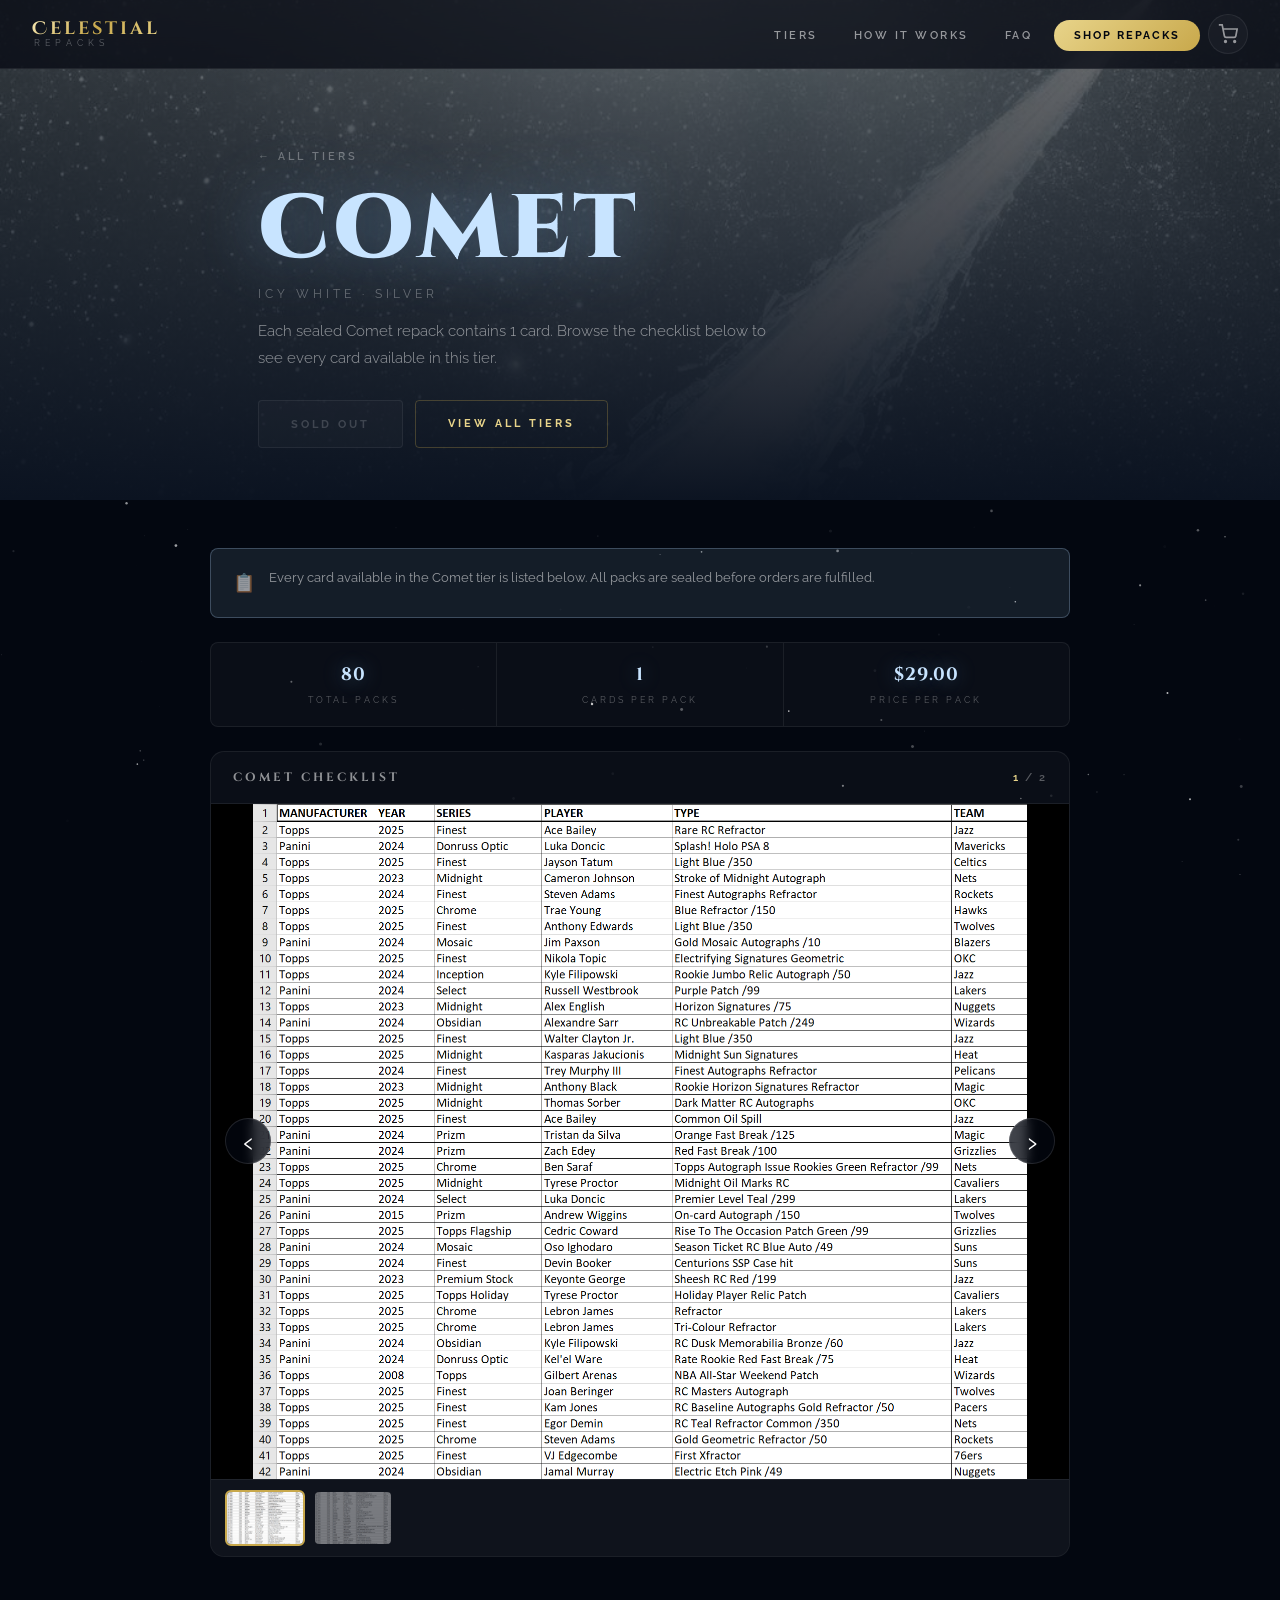
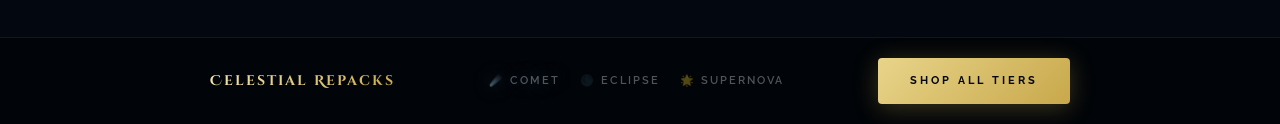
==== commit 2833f156: "final" ====
--- a/comet.html
+++ b/comet.html
@@ -28,6 +28,7 @@
         <li><a href="index.html#how-it-works" class="nav-link">How It Works</a></li>
         <li><a href="index.html#faq" class="nav-link">FAQ</a></li>
         <li><a href="index.html#tiers" class="nav-cta">Shop Repacks</a></li>
+
         <li>
           <button class="nav-cart-btn" id="navCartBtn" aria-label="Open cart">
             <svg width="20" height="20" viewBox="0 0 24 24" fill="none" stroke="currentColor" stroke-width="2"><circle cx="9" cy="21" r="1"/><circle cx="20" cy="21" r="1"/><path d="M1 1h4l2.68 13.39a2 2 0 0 0 2 1.61h9.72a2 2 0 0 0 2-1.61L23 6H6"/></svg>
@@ -50,10 +51,7 @@
       <p class="tier-hero-sub">Icy White · Silver</p>
       <p class="tier-hero-desc">Each sealed Comet repack contains 1 card. Browse the checklist below to see every card available in this tier.</p>
       <div class="hero-cart-actions">
-        <button class="add-to-cart-btn comet-cart-btn hero-cart-btn" data-id="comet" data-name="Comet Repack" data-price="29.00" data-img="comet.jpg">
-          <svg width="16" height="16" viewBox="0 0 24 24" fill="none" stroke="currentColor" stroke-width="2"><circle cx="9" cy="21" r="1"/><circle cx="20" cy="21" r="1"/><path d="M1 1h4l2.68 13.39a2 2 0 0 0 2 1.61h9.72a2 2 0 0 0 2-1.61L23 6H6"/></svg>
-          Add to Cart — $29.00
-        </button>
+        <button class="sold-out-btn" disabled>Sold Out</button>
         <a href="index.html#tiers" class="btn-ghost">View All Tiers</a>
       </div>
     </div>
@@ -123,7 +121,9 @@
   <div class="img-lightbox" id="imgLightbox" onclick="if(event.target===this)closeLightbox()">
     <img src="" alt="" id="lightboxImg">
     <button class="img-lightbox-close" onclick="closeLightbox()">✕</button>
-  </div>
+  </div><script src="app.js"></script>
+  <script src="tier-page.js"></script>
+
 
   <!-- CART DRAWER -->
   <div class="cart-overlay" id="cartOverlay"></div>
@@ -153,7 +153,5 @@
     </div>
   </div>
 
-  <script src="app.js"></script>
-  <script src="tier-page.js"></script>
 </body>
 </html>
--- a/style.css
+++ b/style.css
@@ -1648,4 +1648,50 @@
 ::-webkit-scrollbar-thumb:hover { background: var(--gold); }
 
 /* ── Selection ── */
-::selection { background: rgba(200,168,75,0.25); color: var(--text); }+::selection { background: rgba(200,168,75,0.25); color: var(--text); }
+
+/* ── Sold Out button ── */
+.sold-out-btn {
+  display: flex;
+  align-items: center;
+  justify-content: center;
+  width: 100%;
+  padding: 13px 16px;
+  border: 1px solid rgba(255,255,255,0.1);
+  border-radius: var(--radius-sm);
+  background: rgba(255,255,255,0.04);
+  color: var(--text-dim);
+  font-family: var(--font-body);
+  font-size: 11px;
+  font-weight: 700;
+  letter-spacing: 3px;
+  text-transform: uppercase;
+  cursor: not-allowed;
+  opacity: 0.6;
+}
+
+/* ── Sold Out Buttons ── */
+.sold-out-btn {
+  display: inline-flex;
+  align-items: center;
+  justify-content: center;
+  padding: 14px 32px;
+  border: 1px solid rgba(255,255,255,0.12);
+  border-radius: 4px;
+  font-family: var(--font-body);
+  font-size: 11px;
+  font-weight: 700;
+  letter-spacing: 3px;
+  text-transform: uppercase;
+  cursor: not-allowed;
+  background: rgba(255,255,255,0.04);
+  color: var(--text-dim);
+  opacity: 0.55;
+  /* match exact sizing of btn-ghost */
+  width: auto;
+}
+/* On tier cards (homepage) — full width to match the ghost button below it */
+.tier-actions .sold-out-btn {
+  width: 100%;
+  border-radius: var(--radius-sm);
+}
--- a/tier-page.css
+++ b/tier-page.css
@@ -360,4 +360,24 @@
   .hero-cart-actions { flex-direction: column; }
   .hero-cart-btn { width: 100% !important; justify-content: center; }
   .carousel-thumb { width: 60px; height: 42px; }
+}
+
+/* ── Hero sold out button — matches btn-ghost exactly ── */
+.hero-sold-btn {
+  display: inline-flex;
+  align-items: center;
+  justify-content: center;
+  padding: 14px 32px;
+  border: 1px solid rgba(255,255,255,0.12);
+  border-radius: 4px;
+  font-family: var(--font-body);
+  font-size: 11px;
+  font-weight: 700;
+  letter-spacing: 3px;
+  text-transform: uppercase;
+  cursor: not-allowed;
+  background: rgba(255,255,255,0.04);
+  color: var(--text-dim);
+  opacity: 0.55;
+  width: auto !important;
 }
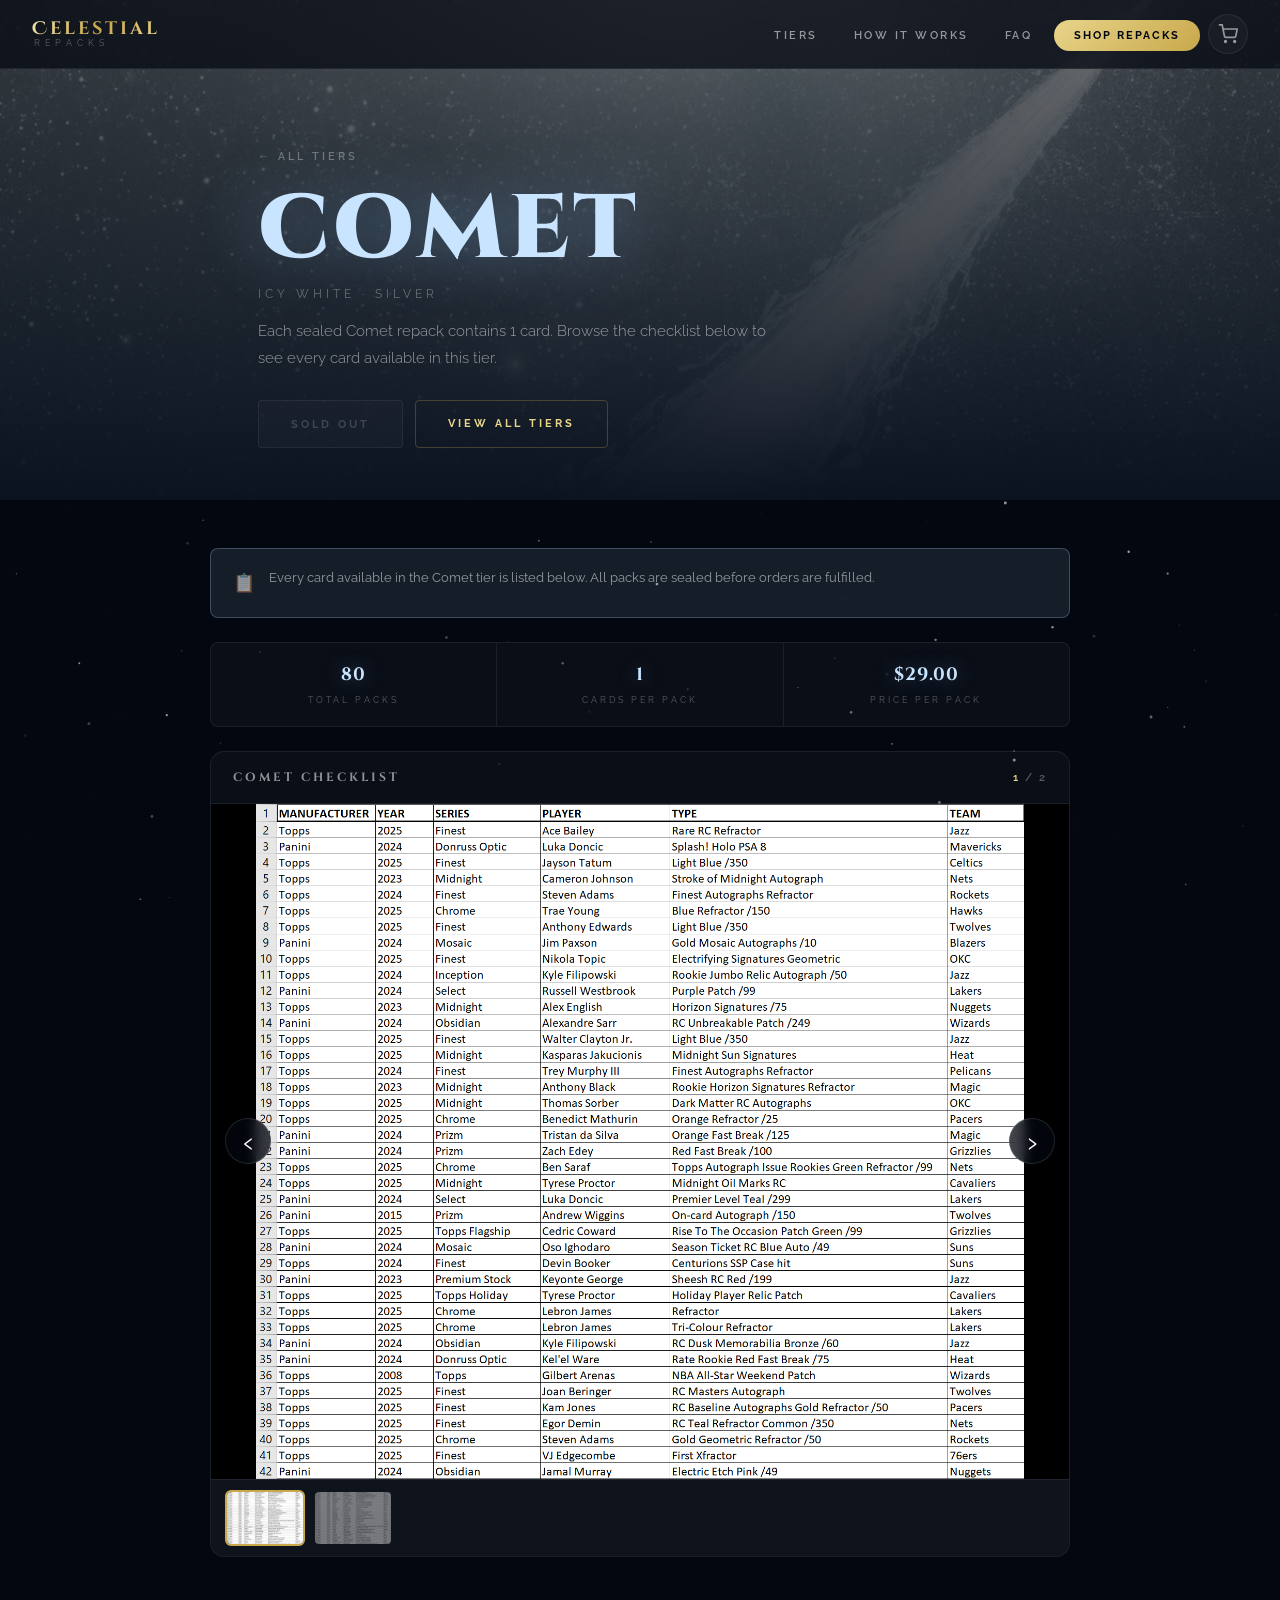
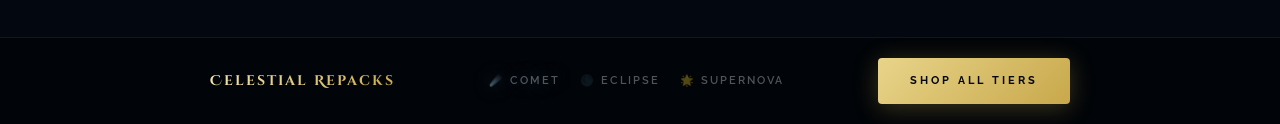
==== commit 31f77fe9: "update shopping carts function" ====
--- a/comet.html
+++ b/comet.html
@@ -121,7 +121,9 @@
   <div class="img-lightbox" id="imgLightbox" onclick="if(event.target===this)closeLightbox()">
     <img src="" alt="" id="lightboxImg">
     <button class="img-lightbox-close" onclick="closeLightbox()">✕</button>
-  </div><script src="app.js"></script>
+  </div>
+
+  <script src="app.js"></script>
   <script src="tier-page.js"></script>
 
 
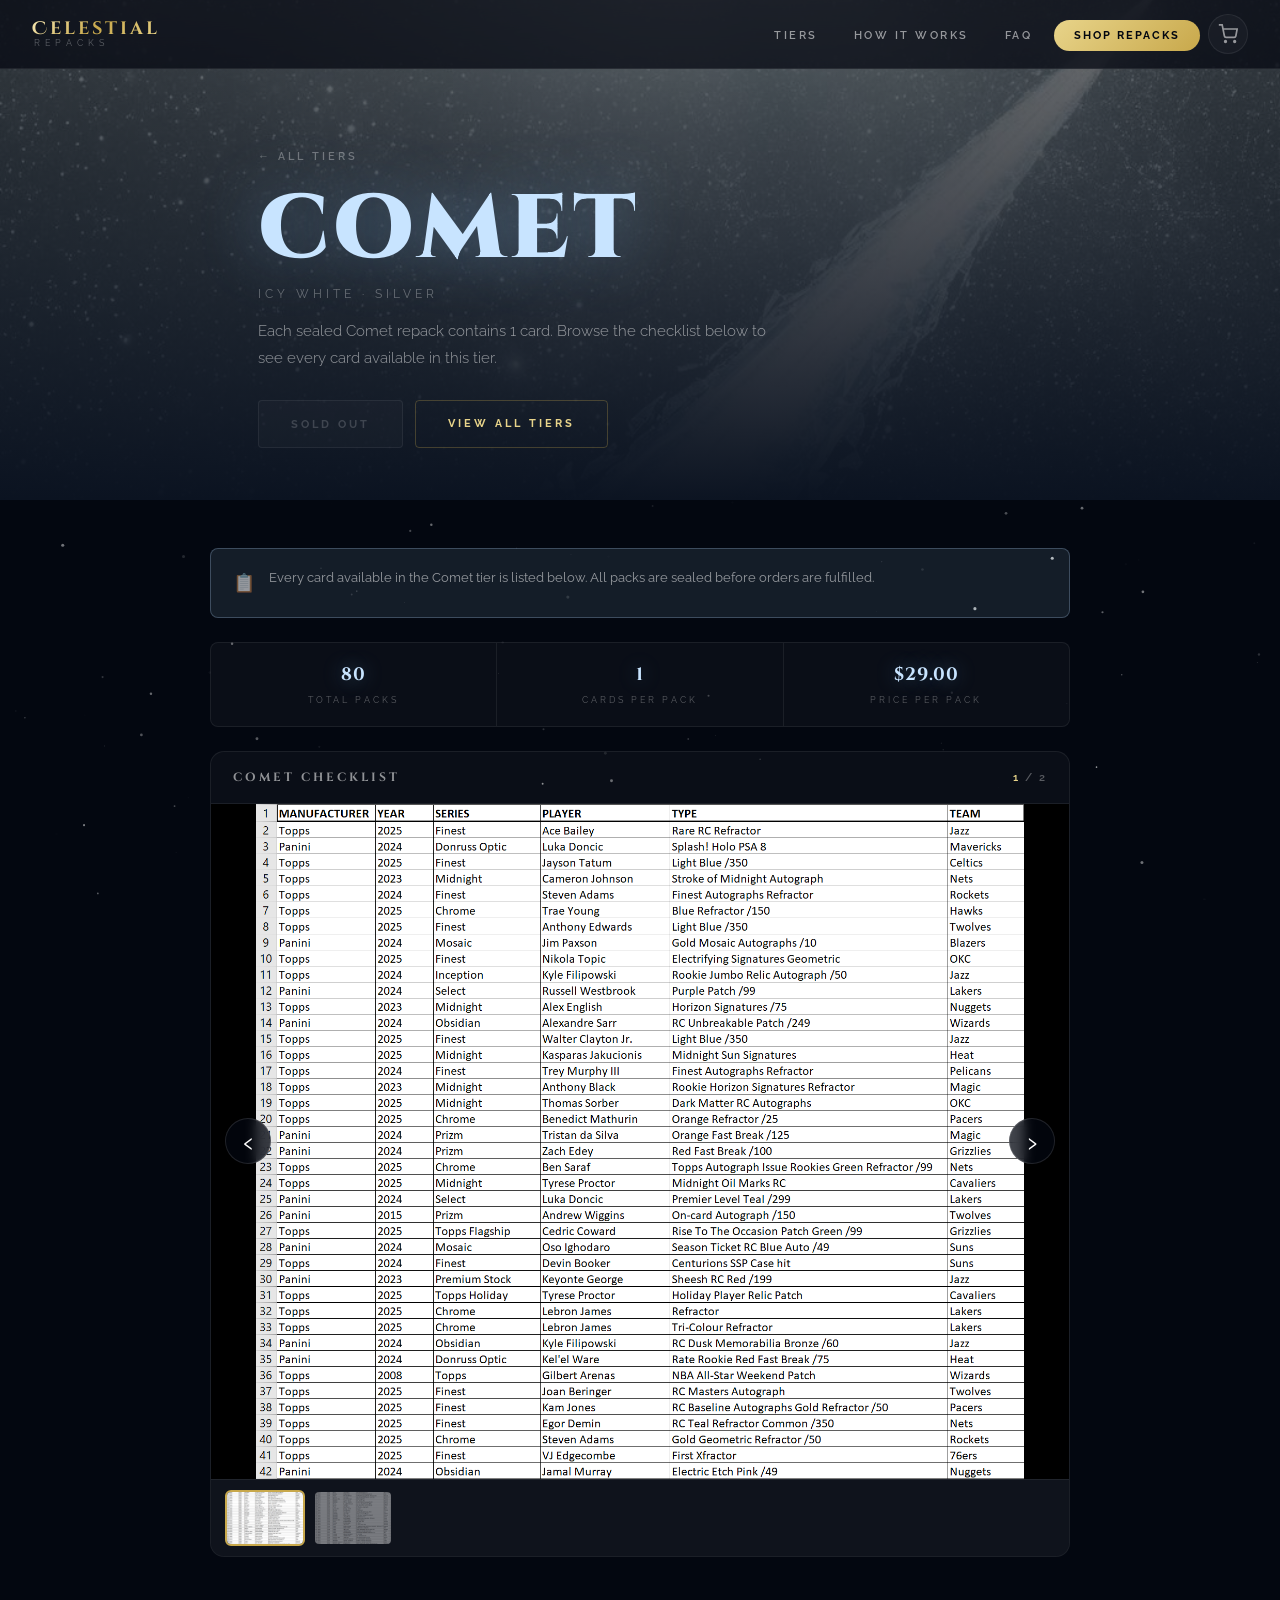
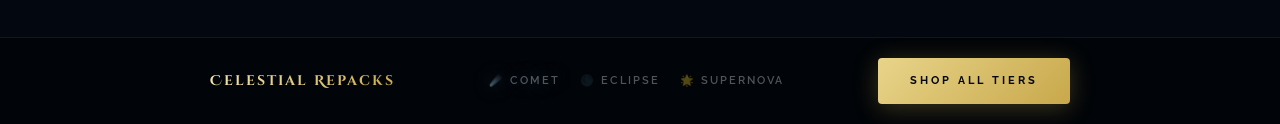
==== commit e9ebf554: "adding logo image in the heading" ====
--- a/comet.html
+++ b/comet.html
@@ -4,6 +4,7 @@
   <meta charset="UTF-8" />
   <meta name="viewport" content="width=device-width, initial-scale=1.0" />
   <title>Celestial — Comet Checklist</title>
+  <link rel="icon" type="image/png" href="favicon-512.png">
   <link rel="preconnect" href="https://fonts.googleapis.com" />
   <link rel="preconnect" href="https://fonts.gstatic.com" crossorigin />
   <link href="https://fonts.googleapis.com/css2?family=Cinzel:wght@400;600;700;900&family=Cinzel+Decorative:wght@700;900&family=Raleway:ital,wght@0,300;0,400;0,500;0,600;0,700;1,300&display=swap" rel="stylesheet" />
